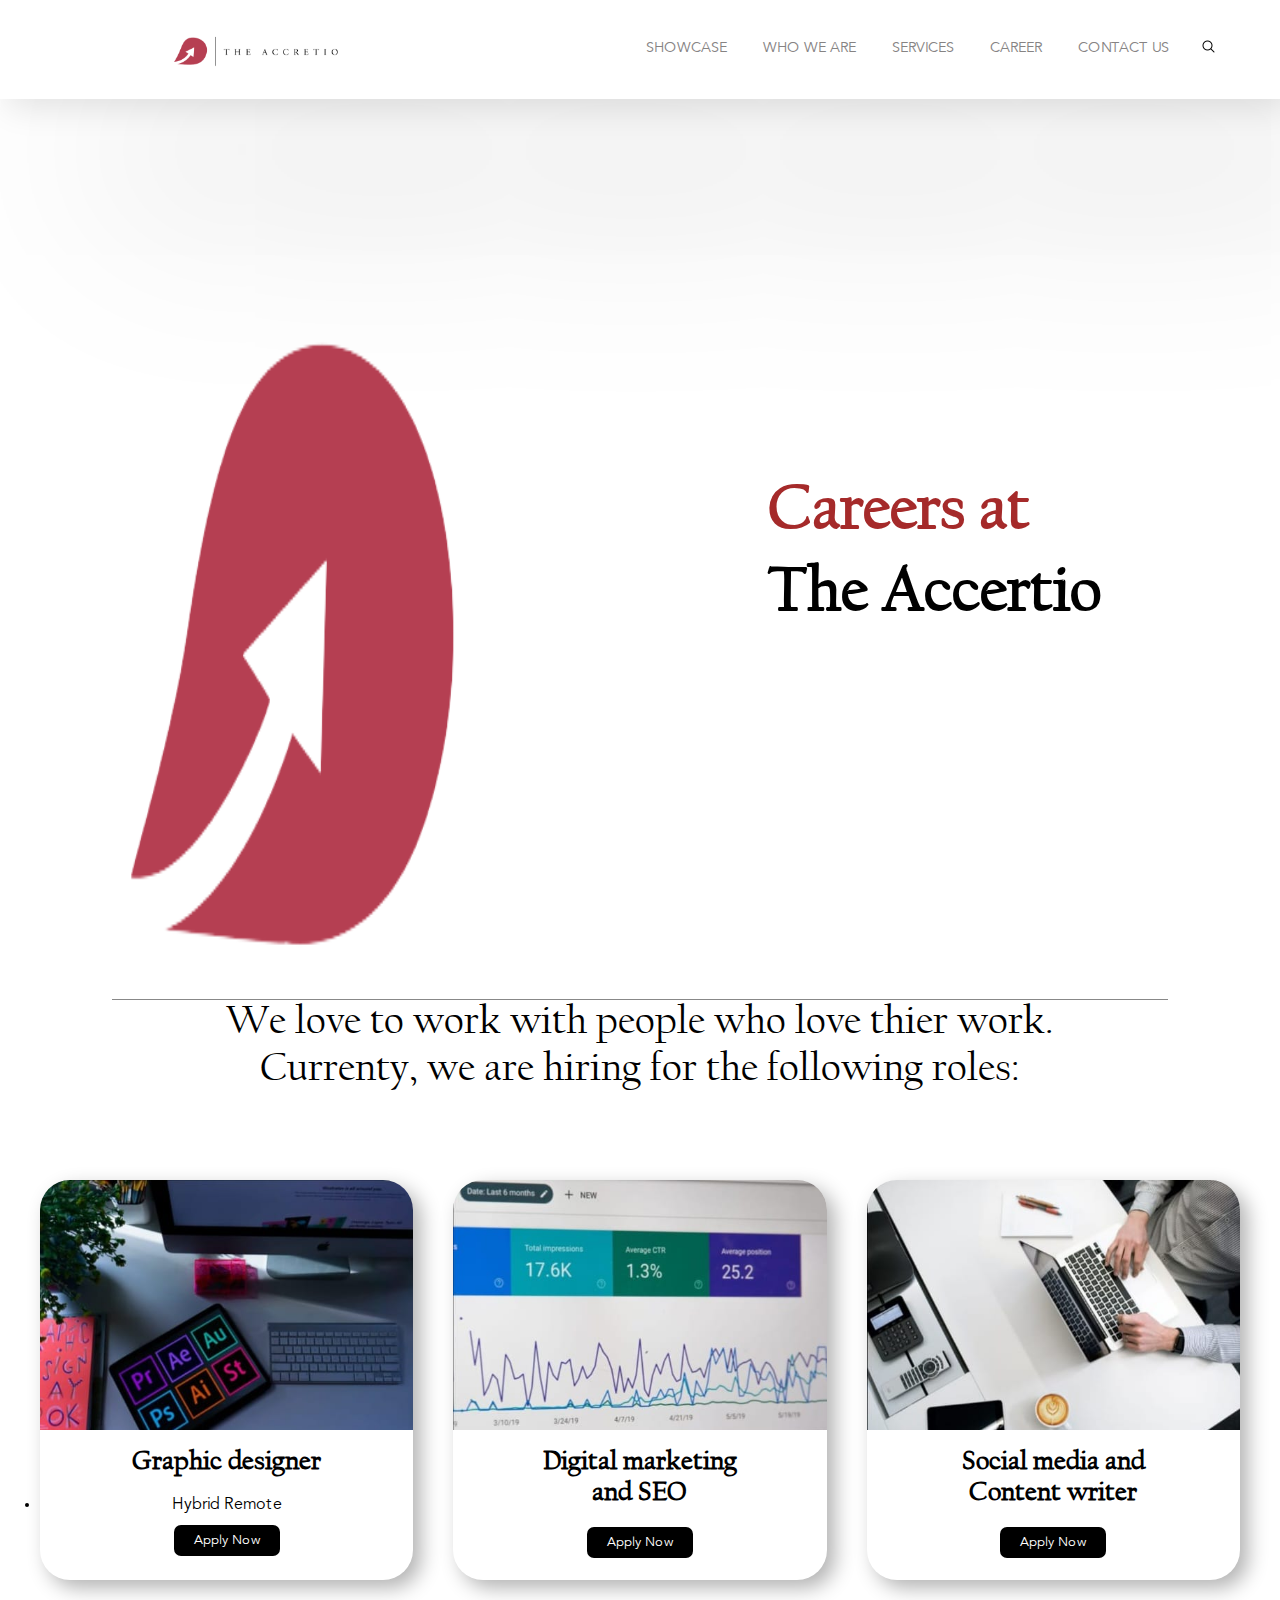
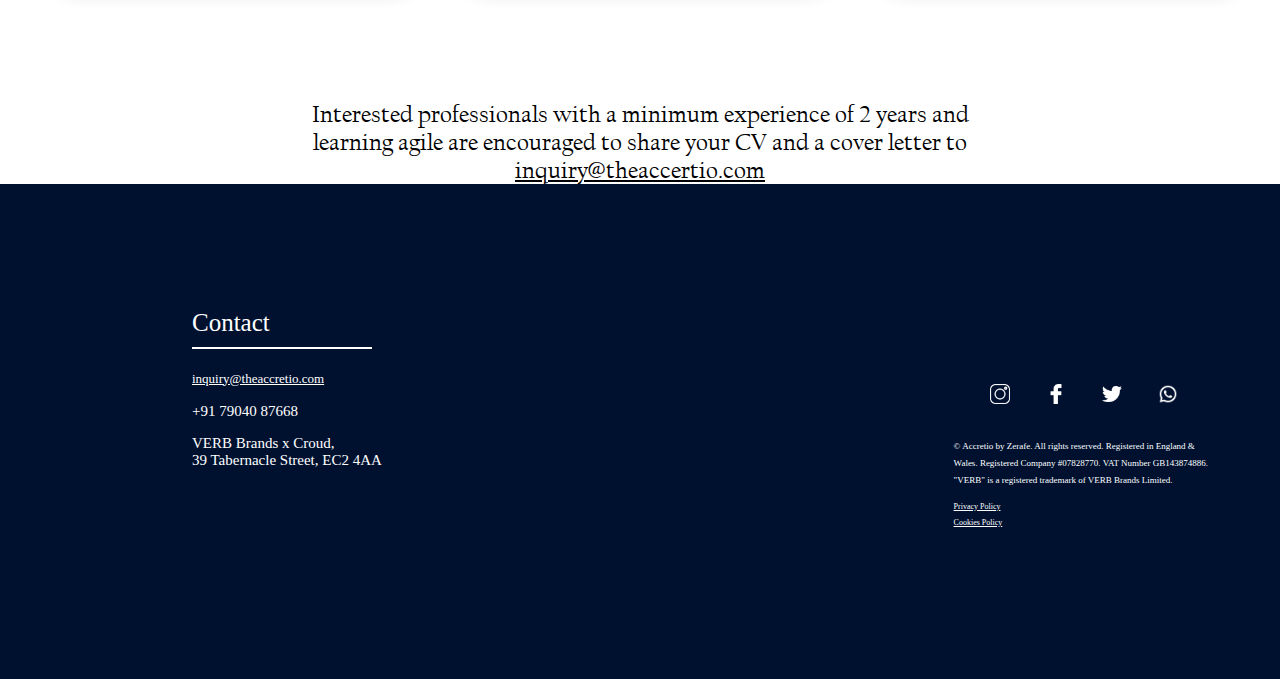
==== careers.html @ 0d7491e9 "The Accretio Completed" ====
<!DOCTYPE html>
<html lang="en">
  <head>
    <meta charset="UTF-8" />
    <meta http-equiv="X-UA-Compatible" content="IE=edge" />
    <meta name="viewport" content="width=device-width, initial-scale=1.0" />
    <link rel="stylesheet" href="./css/careers.css" />
    <title>The Accretio | Careers</title>
  </head>
  <body>
    <section id="first">
      <header>
        <img src="./assets/image/ACCRETIO.png" alt="logo" id="logo" />
        <span
          ><img
            src="./assets/image/icons8-close-32.png"
            alt="close"
            class="close_button" /><img
            src="./assets/image/icons8-menu-30.png"
            alt="load again"
            class="menuEl"
        /></span>
        <div class="menu1">
          <div class="icons">
            <div class="navtext">
              <ul>
                <li><a href="./index.html">Showcase</a></li>
                <li><a href="./whoWeAre.html">Who We Are</a></li>
                <li><a href="./services.html">Services</a></li>
                <li><a href="./careers.html">Career</a></li>
                <li><a href="./contact.html">Contact Us</a></li>
              </ul>
            </div>
            <div class="search">
              <img
                src="./assets/image/icons8-search-30.png"
                alt="load again"
                class="search-icon"
              />
              <input
                type="text"
                placeholder="Search.."
                class="search-content"
              />
            </div>
          </div>
        </div>
      </header>
      <div class="container">
        <div class="heading">
          <div class="left">
            <img src="./assets/image/logo.png" />
          </div>
          <div class="right">
            <h1 class="rights"><span>Careers at</span></h1>
            <h1>The Accertio</h1>
          </div>
        </div>
        <div class="bor">
          <div class="border"></div>
        </div>
      </div>
    </section>

    <section>
      <div class="section2">
        <div class="content">
          <p>
            We love to work with people who love thier work.<br />Currenty, we
            are hiring for the following roles:
          </p>
        </div>
        <div class="cardx">
          <div class="card1">
            <div class="card-image car1"></div>
            <div class="der">
              <h2>Graphic designer</h2>
              <ul>
                <li>Hybrid Remote</li>
              </ul>

              <a href="">Apply Now</a>
            </div>
          </div>
          <div class="card2">
            <div class="card-image car2"></div>
            <div class="der">
              <h2>Digital marketing <br />and SEO</h2>
              <a href="">Apply Now</a>
            </div>
          </div>
          <div class="card3">
            <div class="card-image car3"></div>
            <div class="der">
              <h2>Social media and <br />Content writer</h2>
              <a href="">Apply Now</a>
            </div>
          </div>
        </div>
        <div class="content2">
          <p>
            Interested professionals with a minimum experience of 2 years and
            learning agile are encouraged to share your CV and a cover letter to
            <a href="mailto:inquiry@theaccretio.com">inquiry@theaccertio.com</a>
          </p>
        </div>
      </div>
      <footer>
        <div class="container-6">
          <div class="left-container">
            <div class="tophead-3">
              <div class="head-3">
                <p>Contact</p>
              </div>
              <div class="border-3"></div>
            </div>
            <div class="mail">
              <a href="mailto:inquiry@theaccretio.com"
                >inquiry@theaccretio.com</a
              >
            </div>
            <div class="phone">
              <a href="tel:+917904087668">+91 79040 87668</a>
            </div>
            <div class="address">
              <p>VERB Brands x Croud,</p>
              <p>39 Tabernacle Street, EC2 4AA</p>
            </div>
          </div>
          <div class="right-container">
            <div class="sci">
              <a href="#"><img src="./assets/social/instagram.png" alt="" /></a>
              <a href="#"
                ><img src="./assets/social/facebook-logo.png" alt=""
              /></a>
              <a href="#"><img src="./assets/social/twitter.png" alt="" /></a>
              <a href="#"><img src="./assets/social/wa.png" alt="" /></a>
            </div>
            <div class="copyright">
              <p>
                © Accretio by Zerafe. All rights reserved. Registered in England
                & Wales. Registered Company #07828770. VAT Number GB143874886.
                <br />
                "VERB" is a registered trademark of VERB Brands Limited.
              </p>
              <a href="#">Privacy Policy</a>
              <a href="#">Cookies Policy</a>
            </div>
          </div>
        </div>
      </footer>
    </section>

    <!-- ---------------------footer-------------------------- -->

    <script src="./component/script.js"></script>
  </body>
</html>
---- css/careers.css ----
@font-face {
  font-family: "californian";
  src: url(../assets/fonts/CALIFR.TTF) format("truetype");
}

@font-face {
  font-family: "avenirLtStd";
  src: url(../assets/fonts/FontsFree-Net-AvenirLTStd-Book.ttf)
    format("truetype");
}

* {
  margin: 0;
  padding: 0;
  box-sizing: border-box;
}

/*section1*/
#first {
  width: 100%;
  height: 100vh;
}
header {
  width: 100%;
  display: flex;
  align-items: center;
  justify-content: space-between;
  padding: 1.5rem 4rem 1.5rem 10rem;
  font-family: "avenirLtStd";
  background-color: #fff;
  height: 11vh;
  box-shadow: 8.1px 8.1px 31.7px rgba(0, 0, 0, 0.11),
    100px 100px 214px rgba(0, 0, 0, 0.13);
}
#logo {
  height: 195px;
  width: 195px;
  margin-bottom: 0.5rem;
}
.close_button {
  height: 25px;
  width: 25px;
  display: none;
}
.menuEl {
  height: 25px;
  width: 25px;
  display: none;
}
.navtext {
  position: relative;
}
.navtext ul li {
  display: inline-block;
  margin-right: 2rem;
  list-style: none;
}
.navtext ul li a {
  text-decoration: none;
  color: rgb(134, 131, 131);
  text-transform: uppercase;
  font-size: 0.9rem;
}
.navtext ul li a::after {
  content: "";
  width: 0%;
  height: 3px;
  background-color: #ff3c78;
  margin: auto;
  display: block;
  transition: 0.4s;
}
.navtext ul li a:hover {
  color: #000;
}
.navtext ul li a:hover::after {
  width: 35%;
}
.search-icon {
  width: 15px;
  height: 15px;
  cursor: pointer;
}
.search-content {
  display: none;
  width: 5rem;
  padding-left: 5px;
  font-size: 13px;
  border-radius: 5px;
  border: 1px solid #000;
  left: 0;
}
.icons {
  display: flex;
  align-items: center;
  justify-content: space-between;
}
#first {
  width: 100%;
  height: 100vh;
}
.container {
  width: 100%;
  height: 100vh;
}
.heading {
  height: 100vh;
  width: 100%;
  display: flex;
  justify-content: space-between;
  align-items: center;
}

.heading .right h1 {
  font-size: 4rem;
  font-weight: 20px;
  font-family: "californian";
}
.heading .left {
  left: 0;
  width: 100vw;
  height: 120vh;
  margin-bottom: 0;
}
.heading .left img {
  width: 60vw;
  height: 120vh;
}
.heading span {
  color: brown;
}
.heading .right {
  width: 100%;
}
.heading .right .rights {
  margin-bottom: 10px;
}
.bor {
  width: 100%;
  padding: 0 7rem;
}
.border {
  background-color: #888888;
  height: 0.5px;
  width: 100%;
}

/*section2*/
.section2 {
  width: 100%;
  height: auto;
}

.section2 .content {
  font-family: "californian";
  font-size: 2.5rem;
  font-weight: 10px;
  margin-top: 6rem;
}
.section2 .content p {
  text-align: center;
}

/*card*/

.cardx {
  display: flex;
  justify-content: space-evenly;
  width: 100%;
  margin-top: 50px;
}

.card1 {
  background: rgb(255, 255, 255);
  width: 100%;
  height: 400px;
  margin: 40px;
  border-radius: 30px;
  box-shadow: 8px 8px 20px rgba(0, 0, 0, 0.3);
}
.card2 {
  background: rgb(255, 255, 255);
  width: 100%;
  height: 400px;
  margin: 40px 0;
  border-radius: 30px;
  box-shadow: 8px 8px 20px rgba(0, 0, 0, 0.3);
}
.card3 {
  background: rgb(255, 255, 255);
  width: 100%;
  height: 400px;
  margin: 40px;
  border-radius: 30px;
  box-shadow: 8px 8px 20px rgba(0, 0, 0, 0.3);
}

.card-image {
  background-color: rgb(300, 300, 300);
  height: 250px;
  margin-bottom: 15px;
  background-size: cover;
  border-radius: 30px 30px 0 0;
}

.car1 {
  background-image: url(../assets/image/g.jpeg);
}

.car2 {
  background-image: url(../assets/image/d.jpeg);
}

.car3 {
  background-image: url(../assets/image/s.jpeg);
}
.der {
  width: 100%;
}
.card1 a {
  font-family: "avenirLtStd";
  background-color: black;
  color: rgb(255, 255, 255);
  padding: 9px 20px;
  text-align: center;
  text-decoration: none;
  border-radius: 7px;
  font-size: 13px;
}

.card1 h2 {
  font-family: "californian";
  text-align: center;
  font-size: 1.7rem;
  margin-bottom: 20px;
}

.card1 li {
  font-family: "avenirLtStd";
  text-align: center;
  font-size: 1rem;
  margin-bottom: 15px;
}

.card2 a {
  background-color: black;
  font-family: "avenirLtStd";
  color: rgb(255, 255, 255);
  margin-top: 23px;
  padding: 9px 20px;
  text-align: center;
  text-decoration: none;
  border-radius: 7px;
  font-size: 13px;
}

.card2 h2 {
  font-family: "californian";
  text-align: center;
  font-size: 1.7rem;
  margin-bottom: 25px;
}

.card2 p {
  text-align: center;
  font-size: 1rem;
  margin-bottom: 20px;
}
.der {
  width: 100%;
  text-align: center;
}
.card3 a {
  font-family: "avenirLtStd";
  background-color: black;
  color: rgb(255, 255, 255);
  padding: 9px 20px;
  text-align: center;
  text-decoration: none;
  border-radius: 7px;
  font-size: 13px;
}

.card3 h2 {
  font-family: "californian";
  text-align: center;
  font-size: 1.7rem;
  margin-bottom: 25px;
}

.card3 p {
  text-align: center;
  font-size: 1rem;
  margin-bottom: 20px;
}

/*content2*/

.section2 .content2 {
  font-family: "californian";
  text-align: center;
  font-size: 1.5rem;
  width: 100%;
  padding: 0 19rem;
  font-weight: 10px;
  margin-top: 5rem;
}

.section2 .content2 p {
  width: 100%;
}
.section2 .content2 a {
  text-align: center;
  color: #000;
}

/* footer */
footer {
  width: 100%;
  height: 55vh;
  background: #001130;
}
footer .container-6 {
  width: 100%;
  height: 50vh;
  display: flex;
  align-items: center;
  justify-content: space-between;
  padding-left: 12rem;
  color: #fff;
}
.left-container {
  margin-bottom: 40px;
}
.tophead-3 {
  color: #fff;
  width: 95%;
}
.tophead-3 .head-3 p {
  font-size: 25px;
  font-weight: lighter;
  margin-bottom: 10px;
}
.tophead-3 .border-3 {
  background: #fff;
  height: 0.3mm;
  margin-bottom: 20px;
}
.mail {
  margin-bottom: 15px;
}
.mail a {
  color: #fff;
  font-size: 13px;
  font-weight: 400;
}
.phone {
  margin-bottom: 15px;
}
.phone a {
  color: #fff;
  text-decoration: none;
  font-weight: 400;
  font-size: 15px;
}
.address p {
  font-size: 15px;
  font-weight: lighter;
}
.right-container {
  width: 30%;
  margin-top: 6rem;
}
.sci {
  display: flex;
  align-items: center;
  justify-content: space-evenly;
  width: 80%;
  margin-bottom: 30px;
}
.sci a img {
  width: 20px;
  height: 20px;
  filter: invert(1);
}
.copyright {
  width: 80%;
  display: flex;
  flex-direction: column;
}

.copyright p {
  font-size: 9px;
  line-height: 17px;
  margin-bottom: 10px;
}
.copyright a {
  color: white;
  font-size: 8px;
  line-height: 16px;
}
@media only screen and (min-width: 820px) and (max-width: 1180px) {
  .container {
    width: 100%;
    height: 100vh;
  }
  header {
    padding: 1rem 2rem 1rem 4rem;
    height: 9vh;
  }
  .navtext ul li a {
    font-size: 0.6rem;
  }
  .heading .right h1 {
    font-size: 3rem;
    font-weight: 20px;
  }
  .heading .left {
    width: 60%;
    height: 100vh;
    margin-bottom: 4rem;
  }
  .heading .left img {
    width: 70vw;
    height: 100vh;
  }

  .section2 .content {
    font-size: 2rem;
  }

  .card1 h2 {
    font-size: 1.4rem;
  }
  /* .card1 li{
      margin-bottom: 13px;
    } */

  .card2 h2 {
    font-size: 1.4rem;
  }

  .card3 h2 {
    font-size: 1.4rem;
  }
  .section2 .content2 {
    font-size: 1.3rem;
  }
  footer {
    height: auto;
    bottom: 0;
  }
  footer .container-6 {
    padding-left: 6rem;
  }
  .left-container {
    margin-bottom: 40px;
  }
  .right-container {
    width: 40%;
  }
}
@media only screen and (min-width: 768px) and (max-width: 1024px) {
  header {
    padding: 1rem 2rem 1rem 4rem;
    height: 9vh;
  }
  .navtext ul li a {
    font-size: 0.6rem;
  }
  #first {
    width: 100%;
    height: 100vh;
  }
  .heading .right h1 {
    font-size: 3rem;
  }
  .heading .left {
    width: 20%;
    height: 100vh;
    margin-bottom: 0;
  }
  .heading .left img {
    width: 70vw;
    height: 80vh;
  }
  .heading .right {
    width: 40%;
  }
  .bor {
    margin-top: -6rem;
  }
  .section2 .content {
    margin-top: 3rem;
    font-size: 2rem;
  }
  .card1 h2 {
    font-size: 1.5rem;
    margin-bottom: 15px;
  }
  .card1 a {
    font-size: 12px;
  }
  .card1 li {
    margin-bottom: 19px;
  }
  .card2 h2 {
    font-size: 1.5rem;
  }
  .card3 h2 {
    font-size: 1.5rem;
  }
  .section2 .content2 {
    font-size: 1.4rem;
    margin-top: 5rem;
    position: relative;
    padding: 0 10rem;
  }
  footer {
    height: auto;
    bottom: 0;
  }
  footer .container-6 {
    padding-left: 6rem;
  }
  .left-container {
    margin-bottom: 40px;
  }
  .right-container {
    width: 40%;
  }
}

@media only screen and (min-width: 481px) and (max-width: 767px) {
  header {
    width: 100%;
    padding-left: 4rem;
    padding-right: 0rem;
  }
  header span {
    margin-right: 5rem;
  }
  .menu1 {
    display: none;
    position: absolute;
    top: 13vh;
    left: 50vh;
    background-color: #fff;
    height: 35vh;
    width: 30vw;
    opacity: 1;
    z-index: 1;
    border-radius: 10px 0px 0px 10px;
  }
  .menuItems {
    display: block;
  }
  .icons {
    height: 100%;
    width: 100%;
    display: flex;
    flex-direction: column;
    align-items: flex-start;
    justify-content: space-between;
    padding: 1rem 2rem;
    margin-right: 1rem;
  }
  .navtext ul {
    display: flex;
    flex-direction: column;
    align-items: flex-start;
    justify-content: space-between;
  }
  .navtext ul li {
    margin-bottom: 5px;
  }
  .menuEl {
    display: block;
    cursor: pointer;
  }
  .open-active {
    display: none;
  }
  .close-active {
    display: block;
    cursor: pointer;
  }
  .heading {
    height: 80vh;
    width: 100%;
    display: flex;
    justify-content: center;
    align-items: center;
  }
  .heading .left {
    width: 20%;
    height: 0;
  }
  .heading .left img {
    display: none;
    height: 0;
    width: 0;
  }
  .heading .right {
    width: 100%;
  }
  .heading .right h1 {
    font-size: 3.5rem;
  }
  .section2 .content {
    font-size: 1.5rem;
    margin-top: 4rem;
  }
  .cardx {
    display: flex;
    flex-direction: column;
    justify-content: space-evenly;
    align-items: center;
    padding: 0 5rem;
  }
  .section2 .content2 {
    margin-top: 4rem;
    margin-bottom: 1rem;
    padding: 0 1.8rem;
  }
  footer {
    width: 100%;
    height: auto;
  }
  footer .container-6 {
    width: 100%;
    height: auto;
    display: flex;
    flex-direction: column;
    align-items: center;
    justify-content: space-between;
    padding: 3rem 0rem;
  }
  .left-container {
    margin-bottom: 0px;
    width: 60%;
  }
  .tophead-3 {
    width: 100%;
  }
  .right-container {
    width: 60%;
    margin-top: 4rem;
  }
}
@media only screen and (min-width: 320px) and (max-width: 480px) {
  header {
    width: 100%;
    padding-left: 4rem;
    padding-right: 0rem;
  }
  header span {
    margin-right: 3rem;
  }
  .menu1 {
    display: none;
    position: absolute;
    top: 13vh;
    right: 15%;
    background-color: #fff;
    height: 35vh;
    width: 45vw;
    opacity: 1;
    z-index: 1;
    border-radius: 10px 10px 10px 10px;
  }
  .menuItems {
    display: block;
  }
  .icons {
    height: 100%;
    width: 100%;
    display: flex;
    flex-direction: column;
    align-items: flex-start;
    justify-content: space-between;
    padding: 1rem 2rem;
    margin-right: 1rem;
  }
  .navtext ul {
    display: flex;
    flex-direction: column;
    align-items: flex-start;
    justify-content: space-between;
  }
  .navtext ul li {
    margin-bottom: 5px;
  }
  .menuEl {
    display: block;
    cursor: pointer;
  }
  .open-active {
    display: none;
  }
  .close-active {
    display: block;
    cursor: pointer;
  }

  .heading {
    height: 80vh;
    width: 100%;
    display: flex;
    justify-content: center;
    align-items: center;
  }
  .heading .left {
    width: 20%;
    height: 0;
  }
  .heading .left img {
    display: none;
    height: 0;
    width: 0;
  }
  .heading .right {
    width: 100%;
  }
  .heading .right h1 {
    font-size: 3rem;
  }
  .section2 .content {
    font-size: 1.5rem;
    margin-top: 1rem;
  }

  .cardx {
    display: flex;
    flex-direction: column;
    justify-content: space-evenly;
    align-items: center;
    padding: 0 3rem;
  }
  .section2 .content2 {
    margin-top: 2.5rem;
    margin-bottom: 1rem;
    padding: 0 1.8rem;
    font-size: 1.5rem;
  }
  footer {
    width: 100%;
    height: auto;
  }
  footer .container-6 {
    width: 100%;
    height: auto;
    display: flex;
    flex-direction: column;
    align-items: center;
    justify-content: space-between;
    padding: 3rem 0rem;
  }
  .left-container {
    margin-bottom: 0px;
    width: 60%;
  }
  .tophead-3 {
    width: 100%;
  }
  .right-container {
    width: 60%;
    margin-top: 4rem;
  }
}
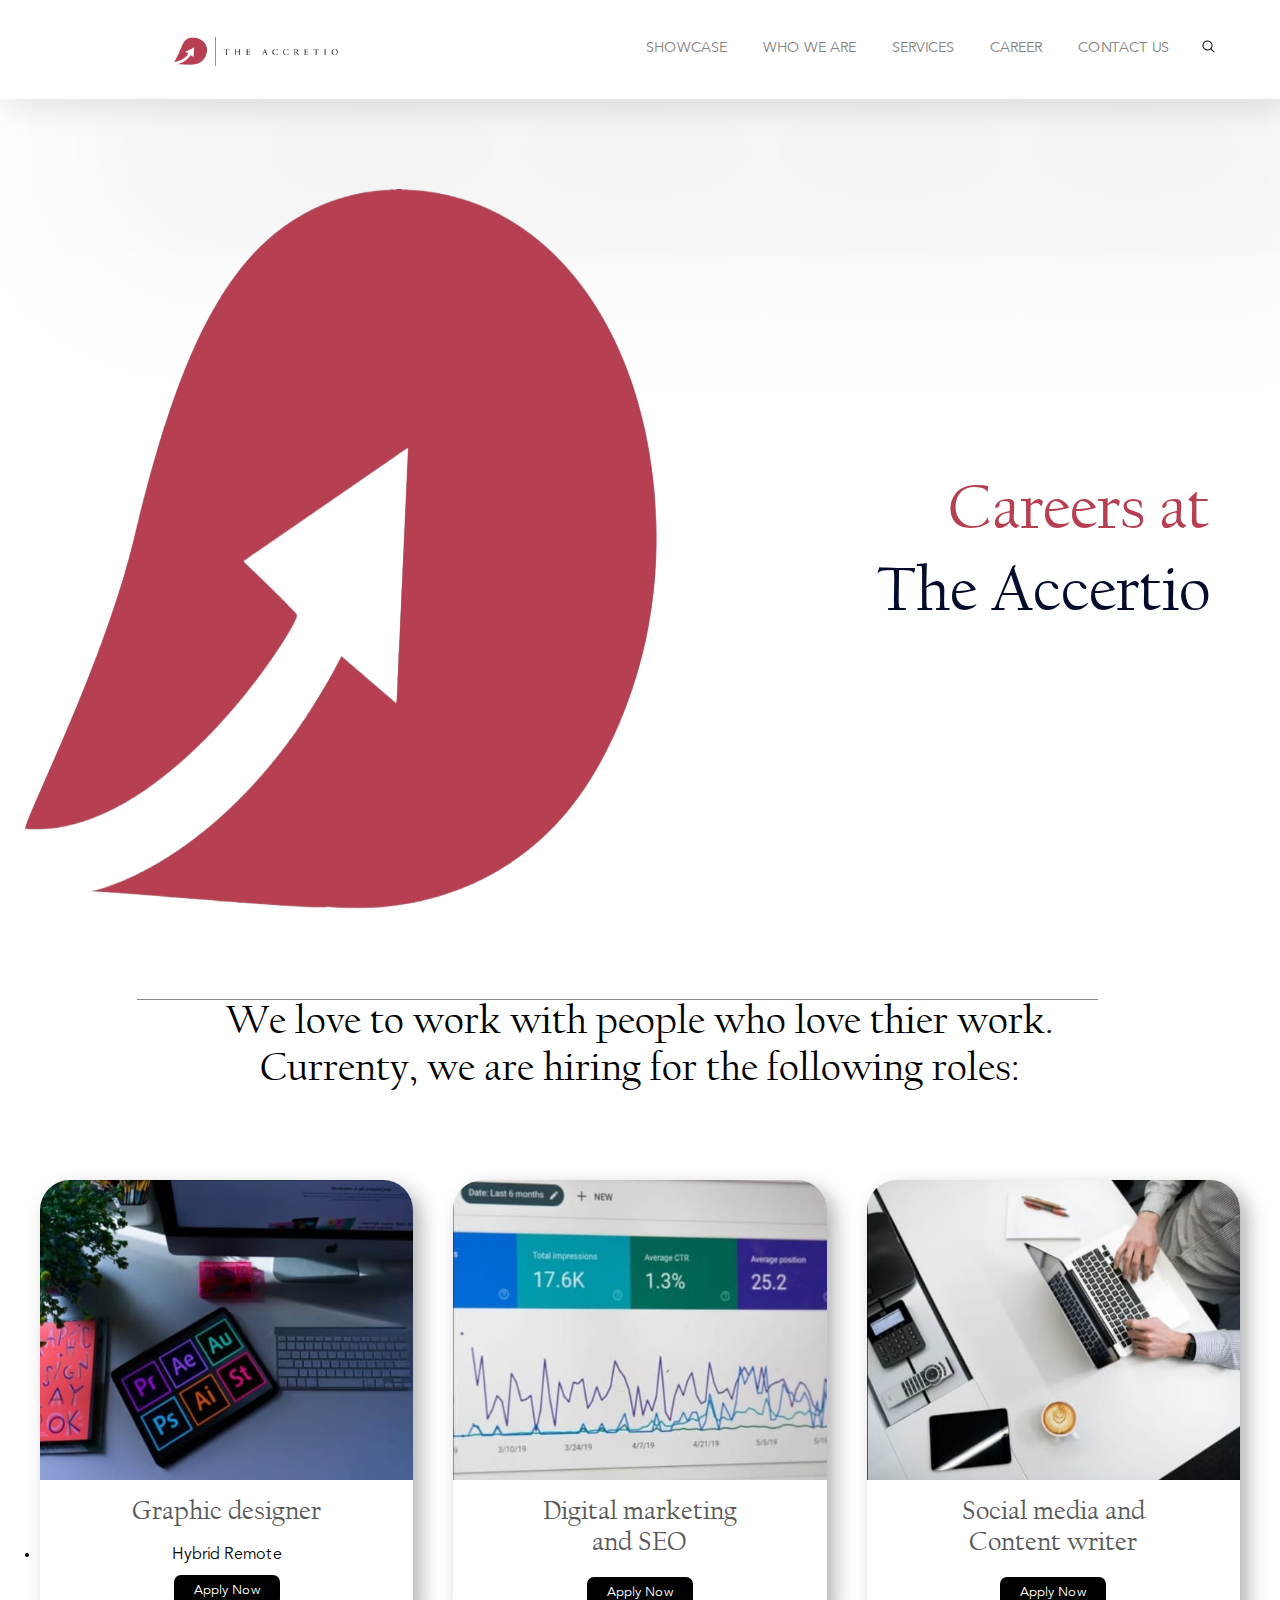
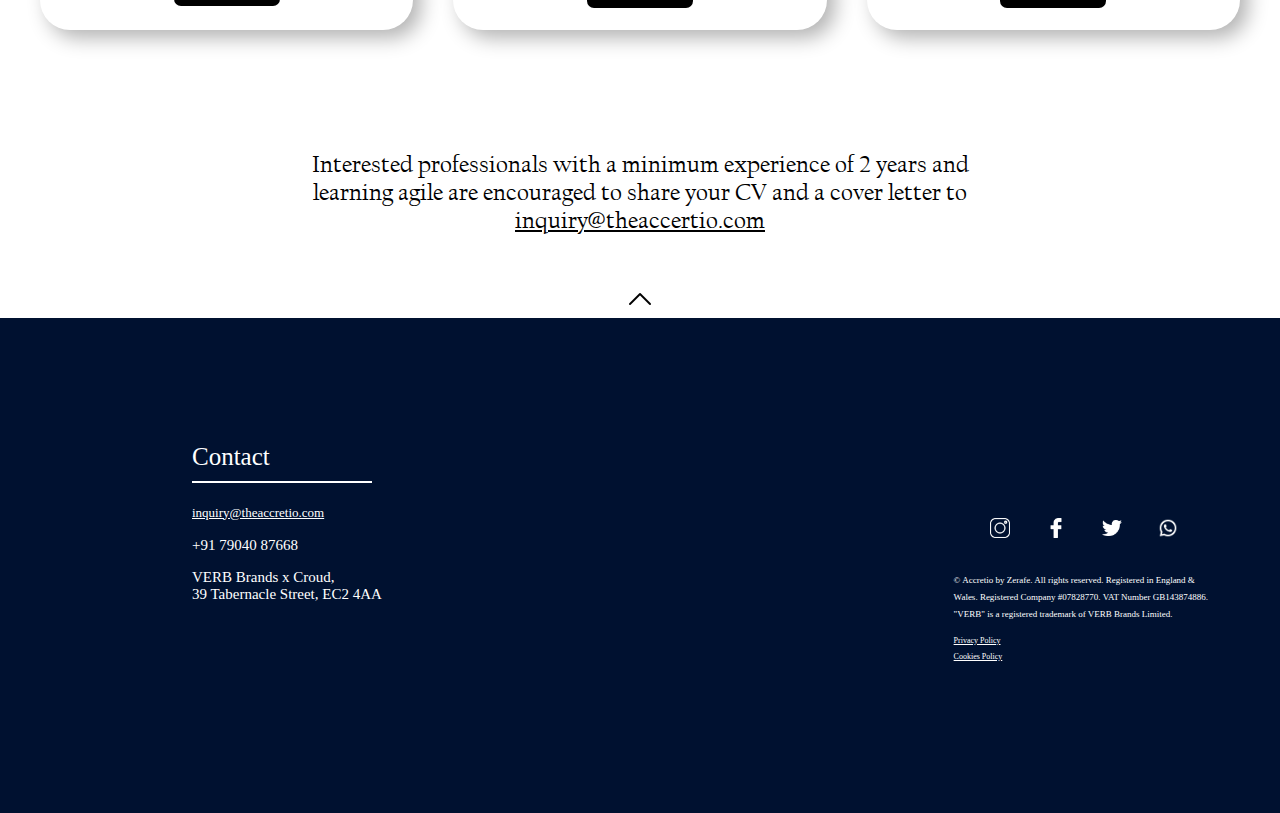
==== commit b884c1d4: "Testing changes have made" ====
--- a/careers.html
+++ b/careers.html
@@ -49,7 +49,7 @@
       <div class="container">
         <div class="heading">
           <div class="left">
-            <img src="./assets/image/logo.png" />
+            <img src="./assets/image/accr.png" />
           </div>
           <div class="right">
             <h1 class="rights"><span>Careers at</span></h1>
@@ -103,7 +103,12 @@
             learning agile are encouraged to share your CV and a cover letter to
             <a href="mailto:inquiry@theaccretio.com">inquiry@theaccertio.com</a>
           </p>
+          
         </div>
+       
+      </div>
+      <div class="uparrow3">
+        <a href="#"><img src="./assets/image/icons8-collapse-arrow-30.png" alt=""></a>
       </div>
       <footer>
         <div class="container-6">
--- a/css/careers.css
+++ b/css/careers.css
@@ -102,6 +102,7 @@
 .container {
   width: 100%;
   height: 100vh;
+  padding: 0px 70px 0px 25px;
 }
 .heading {
   height: 100vh;
@@ -111,30 +112,36 @@
   align-items: center;
 }
 
+
+.heading .left {
+  left: 0;
+  width: 100%;
+  height: 100vh;
+  margin-bottom: 0;
+  display: flex;
+  align-items: center;
+}
+.heading .left img {
+  width: 80%;
+  height: 80vh;
+}
+.heading .right {
+  width: 50%;
+}
+.heading .right .rights {
+  margin-bottom: 10px;
+}
 .heading .right h1 {
   font-size: 4rem;
-  font-weight: 20px;
+  font-weight: lighter;
+  text-align: right;
+  color:#040C2D;
   font-family: "californian";
 }
-.heading .left {
-  left: 0;
-  width: 100vw;
-  height: 120vh;
-  margin-bottom: 0;
-}
-.heading .left img {
-  width: 60vw;
-  height: 120vh;
-}
 .heading span {
-  color: brown;
-}
-.heading .right {
-  width: 100%;
-}
-.heading .right .rights {
-  margin-bottom: 10px;
-}
+  color: #B63F52;
+}
+
 .bor {
   width: 100%;
   padding: 0 7rem;
@@ -173,7 +180,7 @@
 .card1 {
   background: rgb(255, 255, 255);
   width: 100%;
-  height: 400px;
+  height: 450px;
   margin: 40px;
   border-radius: 30px;
   box-shadow: 8px 8px 20px rgba(0, 0, 0, 0.3);
@@ -181,7 +188,7 @@
 .card2 {
   background: rgb(255, 255, 255);
   width: 100%;
-  height: 400px;
+  height: 450px;
   margin: 40px 0;
   border-radius: 30px;
   box-shadow: 8px 8px 20px rgba(0, 0, 0, 0.3);
@@ -189,7 +196,7 @@
 .card3 {
   background: rgb(255, 255, 255);
   width: 100%;
-  height: 400px;
+  height: 450px;
   margin: 40px;
   border-radius: 30px;
   box-shadow: 8px 8px 20px rgba(0, 0, 0, 0.3);
@@ -197,7 +204,7 @@
 
 .card-image {
   background-color: rgb(300, 300, 300);
-  height: 250px;
+  height: 300px;
   margin-bottom: 15px;
   background-size: cover;
   border-radius: 30px 30px 0 0;
@@ -232,6 +239,8 @@
   font-family: "californian";
   text-align: center;
   font-size: 1.7rem;
+  color: #595959;
+  font-weight: lighter;
   margin-bottom: 20px;
 }
 
@@ -258,6 +267,8 @@
   font-family: "californian";
   text-align: center;
   font-size: 1.7rem;
+  color: #595959;
+  font-weight: lighter;
   margin-bottom: 25px;
 }
 
@@ -285,6 +296,8 @@
   font-family: "californian";
   text-align: center;
   font-size: 1.7rem;
+  color: #595959;
+  font-weight: lighter;
   margin-bottom: 25px;
 }
 
@@ -313,7 +326,16 @@
   text-align: center;
   color: #000;
 }
-
+.uparrow3{
+  width: 100%;
+  display: flex;
+  margin-top: 50px;
+  justify-content: center;
+}
+.uparrow3 a{
+  text-align: center;
+  text-decoration: none;
+}
 /* footer */
 footer {
   width: 100%;
@@ -651,7 +673,7 @@
 @media only screen and (min-width: 320px) and (max-width: 480px) {
   header {
     width: 100%;
-    padding-left: 4rem;
+    padding-left: 2rem;
     padding-right: 0rem;
   }
   header span {
